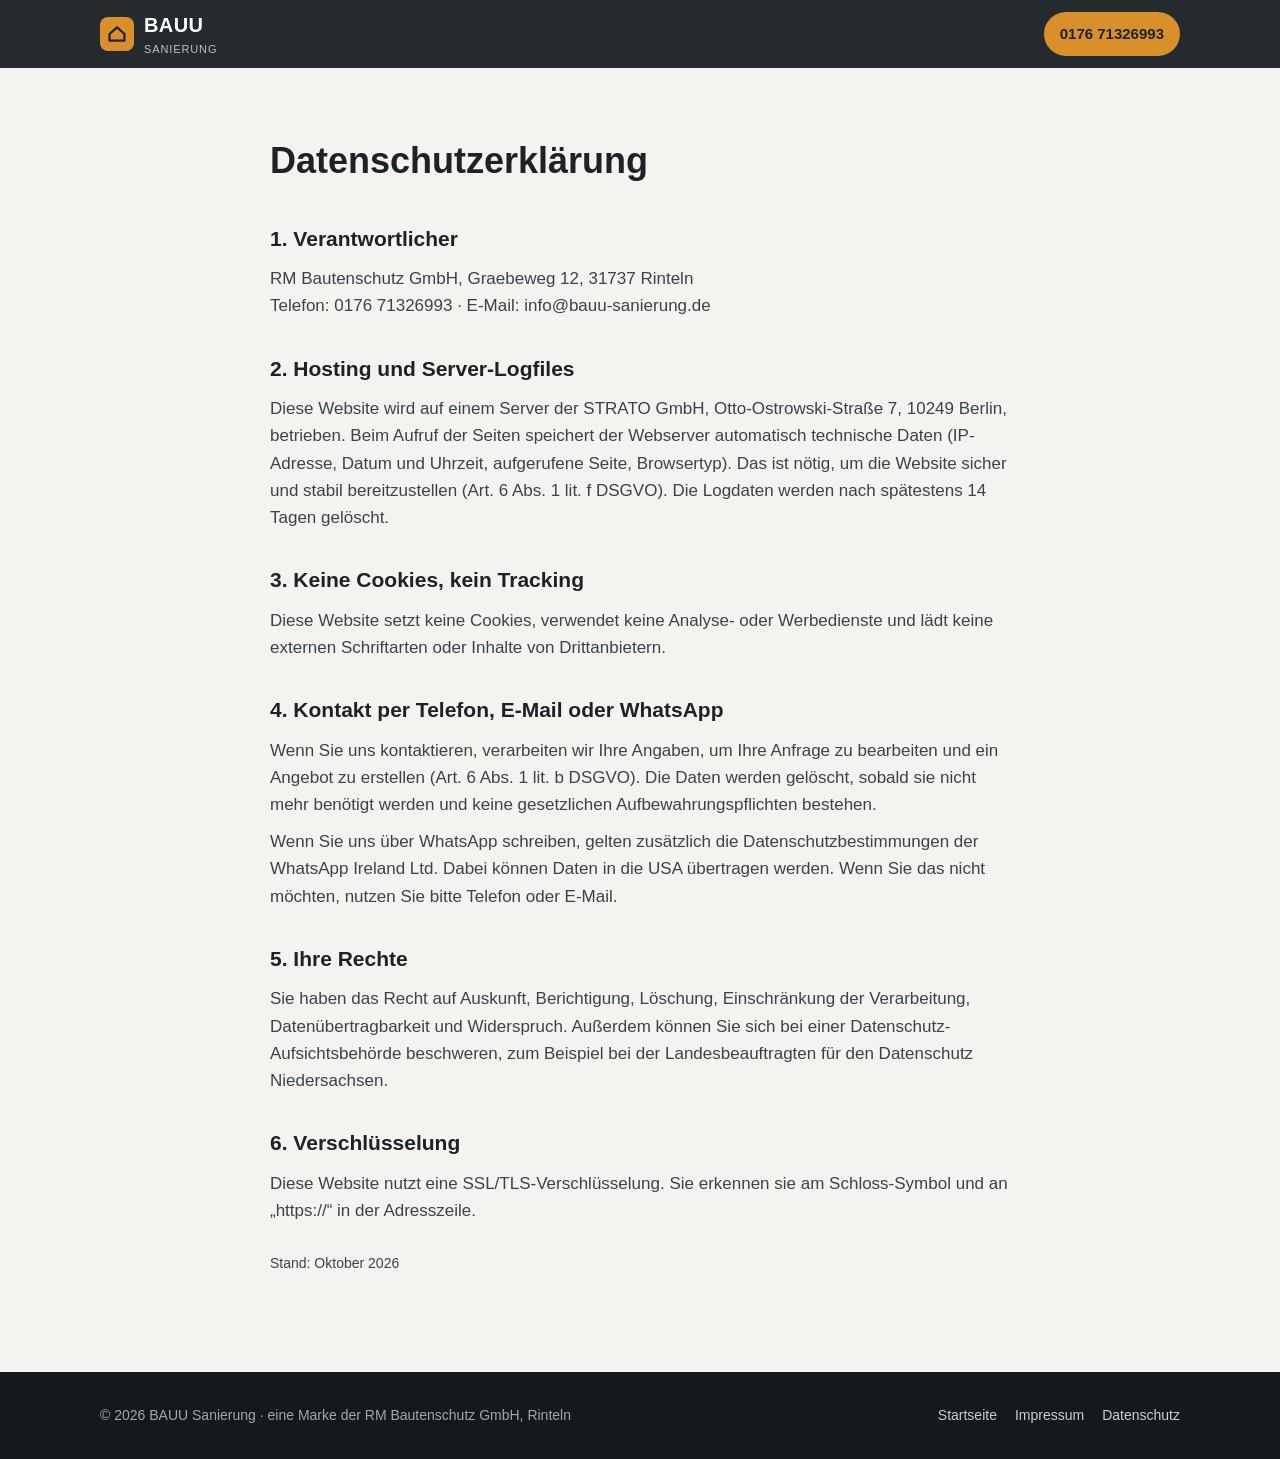
==== datenschutz.html @ 619630ef "Add files via upload" ====
<!doctype html>
<html lang="de">
<head>
<meta charset="utf-8">
<meta name="viewport" content="width=device-width,initial-scale=1">
<title>Datenschutz – BAUU Sanierung</title>
<meta name="robots" content="noindex">
<link rel="stylesheet" href="style.css">
</head>
<body>
<header>
  <div class="wrap nav">
    <a class="logo" href="index.html">
      <span class="logo-mark"><svg width="20" height="20" viewBox="0 0 24 24" fill="none" stroke="#1c2226" stroke-width="2.6" stroke-linejoin="round"><path d="M3 12 12 4l9 8v8H3z"/></svg></span>
      <span>BAUU<small>Sanierung</small></span>
    </a>
    <a class="nav-cta" href="tel:+4917671326993">0176 71326993</a>
  </div>
</header>
<main class="legal"><div class="wrap">
<h1>Datenschutzerklärung</h1>
<h2>1. Verantwortlicher</h2>
<p>RM Bautenschutz GmbH, Graebeweg 12, 31737 Rinteln<br>Telefon: 0176 71326993 · E-Mail: info@bauu-sanierung.de</p>
<h2>2. Hosting und Server-Logfiles</h2>
<p>Diese Website wird auf einem Server der STRATO GmbH, Otto-Ostrowski-Straße 7, 10249 Berlin, betrieben. Beim Aufruf der Seiten speichert der Webserver automatisch technische Daten (IP-Adresse, Datum und Uhrzeit, aufgerufene Seite, Browsertyp). Das ist nötig, um die Website sicher und stabil bereitzustellen (Art. 6 Abs. 1 lit. f DSGVO). Die Logdaten werden nach spätestens 14 Tagen gelöscht.</p>
<h2>3. Keine Cookies, kein Tracking</h2>
<p>Diese Website setzt keine Cookies, verwendet keine Analyse- oder Werbedienste und lädt keine externen Schriftarten oder Inhalte von Drittanbietern.</p>
<h2>4. Kontakt per Telefon, E-Mail oder WhatsApp</h2>
<p>Wenn Sie uns kontaktieren, verarbeiten wir Ihre Angaben, um Ihre Anfrage zu bearbeiten und ein Angebot zu erstellen (Art. 6 Abs. 1 lit. b DSGVO). Die Daten werden gelöscht, sobald sie nicht mehr benötigt werden und keine gesetzlichen Aufbewahrungspflichten bestehen.</p>
<p>Wenn Sie uns über WhatsApp schreiben, gelten zusätzlich die Datenschutzbestimmungen der WhatsApp Ireland Ltd. Dabei können Daten in die USA übertragen werden. Wenn Sie das nicht möchten, nutzen Sie bitte Telefon oder E-Mail.</p>
<h2>5. Ihre Rechte</h2>
<p>Sie haben das Recht auf Auskunft, Berichtigung, Löschung, Einschränkung der Verarbeitung, Datenübertragbarkeit und Widerspruch. Außerdem können Sie sich bei einer Datenschutz-Aufsichtsbehörde beschweren, zum Beispiel bei der Landesbeauftragten für den Datenschutz Niedersachsen.</p>
<h2>6. Verschlüsselung</h2>
<p>Diese Website nutzt eine SSL/TLS-Verschlüsselung. Sie erkennen sie am Schloss-Symbol und an „https://“ in der Adresszeile.</p>
<p style="margin-top:28px;font-size:14px">Stand: Oktober 2026</p>
</div></main>
<footer>
  <div class="wrap foot">
    <span>© 2026 BAUU Sanierung · eine Marke der RM Bautenschutz GmbH, Rinteln</span>
    <span><a href="index.html">Startseite</a><a href="impressum.html">Impressum</a><a href="datenschutz.html">Datenschutz</a></span>
  </div>
</footer>
</body>
</html>
---- style.css ----
:root{
  --ink:#1c2226;
  --ink-2:#3a4349;
  --muted:#6b757b;
  --bg:#f5f3ef;
  --card:#ffffff;
  --line:#e2ddd4;
  --accent:#d9902b;
  --accent-dark:#b4731a;
  --dark:#1c2226;
  --radius:14px;
  --max:1120px;
}
*{box-sizing:border-box;margin:0;padding:0}
html{scroll-behavior:smooth}
body{font-family:-apple-system,BlinkMacSystemFont,"Segoe UI",Roboto,"Helvetica Neue",Arial,sans-serif;color:var(--ink);background:var(--bg);line-height:1.6;font-size:17px}
img,svg{display:block;max-width:100%}
a{color:inherit}
.wrap{max-width:var(--max);margin:0 auto;padding:0 20px}

/* Header */
header{position:sticky;top:0;z-index:20;background:rgba(28,34,38,.96);backdrop-filter:blur(8px);color:#fff}
.nav{display:flex;align-items:center;justify-content:space-between;height:68px;gap:16px}
.logo{display:flex;align-items:center;gap:10px;text-decoration:none;font-weight:800;letter-spacing:.02em;font-size:20px}
.logo-mark{width:34px;height:34px;border-radius:8px;background:var(--accent);display:grid;place-items:center}
.logo small{display:block;font-weight:500;font-size:11px;letter-spacing:.08em;opacity:.7;text-transform:uppercase}
.nav-links{display:flex;gap:26px;list-style:none}
.nav-links a{text-decoration:none;font-size:15px;opacity:.85}
.nav-links a:hover{opacity:1;color:var(--accent)}
.nav-cta{background:var(--accent);color:var(--ink);text-decoration:none;font-weight:700;padding:10px 16px;border-radius:999px;font-size:15px;white-space:nowrap}
.nav-cta:hover{background:#e9a447}

/* Hero */
.hero{background:var(--dark);color:#fff;position:relative;overflow:hidden}
.hero::after{content:"";position:absolute;inset:0;background:
  repeating-linear-gradient(90deg,rgba(255,255,255,.035) 0 1px,transparent 1px 64px),
  repeating-linear-gradient(0deg,rgba(255,255,255,.035) 0 1px,transparent 1px 64px);pointer-events:none}
.hero-inner{position:relative;z-index:1;display:grid;grid-template-columns:1.15fr .85fr;gap:48px;align-items:center;padding:88px 20px 96px}
.eyebrow{display:inline-block;font-size:13px;letter-spacing:.12em;text-transform:uppercase;color:var(--accent);font-weight:700;margin-bottom:18px}
.hero h1{font-size:clamp(34px,5vw,56px);line-height:1.08;letter-spacing:-.02em;margin-bottom:22px}
.hero h1 span{color:var(--accent)}
.hero p.lead{font-size:19px;color:#c9d0d4;max-width:540px;margin-bottom:32px}
.btns{display:flex;flex-wrap:wrap;gap:12px}
.btn{display:inline-flex;align-items:center;gap:10px;padding:15px 22px;border-radius:999px;text-decoration:none;font-weight:700;font-size:16px}
.btn-primary{background:var(--accent);color:var(--ink)}
.btn-primary:hover{background:#e9a447}
.btn-ghost{border:1.5px solid rgba(255,255,255,.35);color:#fff}
.btn-ghost:hover{border-color:#fff}
.hero-card{background:rgba(255,255,255,.06);border:1px solid rgba(255,255,255,.12);border-radius:20px;padding:28px}
.hero-card h3{font-size:15px;text-transform:uppercase;letter-spacing:.1em;color:#9fa9ae;margin-bottom:16px}
.check{list-style:none;display:grid;gap:14px}
.check li{display:flex;gap:12px;align-items:flex-start;font-size:16px}
.check li svg{flex:none;margin-top:3px}

/* Sections */
section{padding:88px 0}
.sec-head{max-width:640px;margin-bottom:44px}
.sec-head .eyebrow{color:var(--accent-dark)}
.sec-head h2{font-size:clamp(28px,3.6vw,40px);line-height:1.15;letter-spacing:-.015em;margin-bottom:12px}
.sec-head p{color:var(--muted);font-size:18px}

.grid-3{display:grid;grid-template-columns:repeat(3,1fr);gap:22px}
.card{background:var(--card);border:1px solid var(--line);border-radius:var(--radius);padding:30px;display:flex;flex-direction:column}
.card .icon{width:54px;height:54px;border-radius:12px;background:#fbefdc;display:grid;place-items:center;margin-bottom:20px}
.card h3{font-size:22px;margin-bottom:10px}
.card p{color:var(--ink-2);margin-bottom:16px}
.card ul{list-style:none;display:grid;gap:8px;margin-top:auto;padding-top:16px;border-top:1px solid var(--line)}
.card ul li{font-size:15px;color:var(--ink-2);padding-left:20px;position:relative}
.card ul li::before{content:"";position:absolute;left:0;top:9px;width:8px;height:8px;border-radius:2px;background:var(--accent)}

/* Steps */
.steps-sec{background:#fff;border-top:1px solid var(--line);border-bottom:1px solid var(--line)}
.steps{display:grid;grid-template-columns:repeat(4,1fr);gap:22px;counter-reset:s}
.step{position:relative;padding-top:56px}
.step::before{counter-increment:s;content:counter(s);position:absolute;top:0;left:0;width:40px;height:40px;border-radius:50%;background:var(--ink);color:#fff;font-weight:800;display:grid;place-items:center}
.step::after{content:"";position:absolute;top:20px;left:52px;right:-10px;height:2px;background:var(--line)}
.step:last-child::after{display:none}
.step h3{font-size:19px;margin-bottom:6px}
.step p{color:var(--muted);font-size:16px}

/* Why */
.why{display:grid;grid-template-columns:1fr 1fr;gap:48px;align-items:center}
.why-list{display:grid;gap:18px}
.why-item{display:flex;gap:16px;background:#fff;border:1px solid var(--line);border-radius:var(--radius);padding:20px 22px}
.why-item .num{flex:none;width:36px;height:36px;border-radius:10px;background:var(--accent);display:grid;place-items:center;font-weight:800}
.why-item h3{font-size:18px;margin-bottom:2px}
.why-item p{color:var(--muted);font-size:16px}
.area{background:var(--dark);color:#fff;border-radius:20px;padding:36px;position:relative;overflow:hidden}
.area h3{font-size:26px;margin-bottom:10px}
.area p{color:#c9d0d4;margin-bottom:22px}
.tags{display:flex;flex-wrap:wrap;gap:8px}
.tags span{border:1px solid rgba(255,255,255,.2);padding:6px 12px;border-radius:999px;font-size:14px}

/* Contact */
.contact{background:var(--dark);color:#fff}
.contact .sec-head p{color:#c9d0d4}
.contact .sec-head .eyebrow{color:var(--accent)}
.contact-grid{display:grid;grid-template-columns:repeat(3,1fr);gap:20px}
.c-card{display:block;text-decoration:none;background:rgba(255,255,255,.06);border:1px solid rgba(255,255,255,.12);border-radius:var(--radius);padding:28px;transition:border-color .2s,transform .2s}
a.c-card:hover{border-color:var(--accent);transform:translateY(-2px)}
.c-card .label{font-size:13px;text-transform:uppercase;letter-spacing:.1em;color:#9fa9ae;margin-bottom:8px}
.c-card .val{font-size:21px;font-weight:700;word-break:break-word}
.c-card .hint{font-size:14px;color:#9fa9ae;margin-top:6px}

/* Footer */
footer{background:#14191c;color:#9fa9ae;padding:32px 0;font-size:14px}
.foot{display:flex;flex-wrap:wrap;justify-content:space-between;gap:12px}
.foot a{color:#c9d0d4;text-decoration:none;margin-left:18px}
.foot a:hover{color:var(--accent)}

/* Legal pages */
.legal{padding:64px 0 88px}
.legal .wrap{max-width:780px}
.legal h1{font-size:36px;margin-bottom:28px}
.legal h2{font-size:21px;margin:32px 0 10px}
.legal p,.legal li{color:var(--ink-2);margin-bottom:10px}
.legal ul{padding-left:20px}
.todo{background:#fff4d6;border:1px dashed var(--accent-dark);padding:2px 6px;border-radius:4px}

/* Mobile call bar */
.callbar{display:none}

@media (max-width:900px){
  .nav-links{display:none}
  .hero-inner{grid-template-columns:1fr;padding:64px 20px 72px;gap:36px}
  .grid-3,.contact-grid{grid-template-columns:1fr}
  .steps{grid-template-columns:1fr 1fr;gap:32px 22px}
  .step::after{display:none}
  .why{grid-template-columns:1fr}
  section{padding:64px 0}
}
@media (max-width:560px){
  body{font-size:16px;padding-bottom:64px}
  .steps{grid-template-columns:1fr}
  .nav-cta{display:none}
  .callbar{display:flex;position:fixed;left:0;right:0;bottom:0;z-index:30;background:var(--ink);border-top:1px solid rgba(255,255,255,.1)}
  .callbar a{flex:1;text-align:center;padding:16px 8px;color:#fff;text-decoration:none;font-weight:700}
  .callbar a:first-child{background:var(--accent);color:var(--ink)}
  .foot a{margin:0 18px 0 0}
}
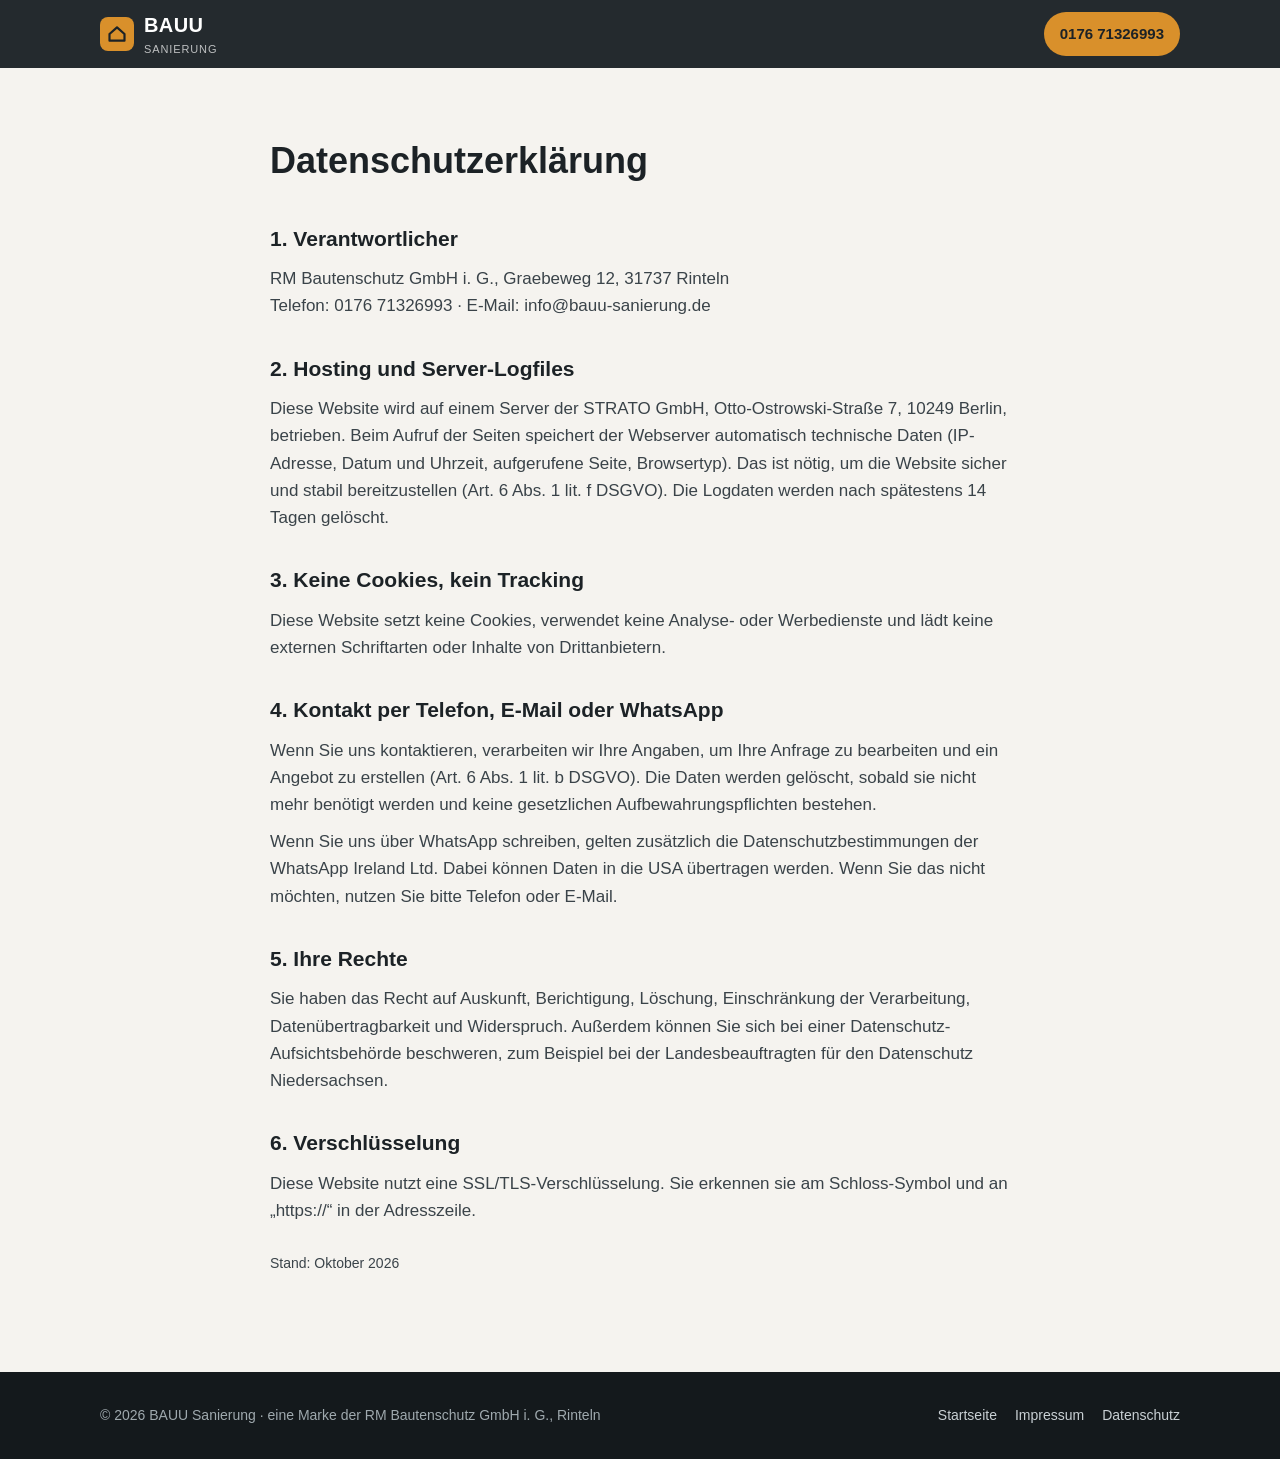
==== commit 6ea147cc: "Add files via upload" ====
--- a/datenschutz.html
+++ b/datenschutz.html
@@ -20,7 +20,7 @@
 <main class="legal"><div class="wrap">
 <h1>Datenschutzerklärung</h1>
 <h2>1. Verantwortlicher</h2>
-<p>RM Bautenschutz GmbH, Graebeweg 12, 31737 Rinteln<br>Telefon: 0176 71326993 · E-Mail: info@bauu-sanierung.de</p>
+<p>RM Bautenschutz GmbH i. G., Graebeweg 12, 31737 Rinteln<br>Telefon: 0176 71326993 · E-Mail: info@bauu-sanierung.de</p>
 <h2>2. Hosting und Server-Logfiles</h2>
 <p>Diese Website wird auf einem Server der STRATO GmbH, Otto-Ostrowski-Straße 7, 10249 Berlin, betrieben. Beim Aufruf der Seiten speichert der Webserver automatisch technische Daten (IP-Adresse, Datum und Uhrzeit, aufgerufene Seite, Browsertyp). Das ist nötig, um die Website sicher und stabil bereitzustellen (Art. 6 Abs. 1 lit. f DSGVO). Die Logdaten werden nach spätestens 14 Tagen gelöscht.</p>
 <h2>3. Keine Cookies, kein Tracking</h2>
@@ -36,7 +36,7 @@
 </div></main>
 <footer>
   <div class="wrap foot">
-    <span>© 2026 BAUU Sanierung · eine Marke der RM Bautenschutz GmbH, Rinteln</span>
+    <span>© 2026 BAUU Sanierung · eine Marke der RM Bautenschutz GmbH i. G., Rinteln</span>
     <span><a href="index.html">Startseite</a><a href="impressum.html">Impressum</a><a href="datenschutz.html">Datenschutz</a></span>
   </div>
 </footer>
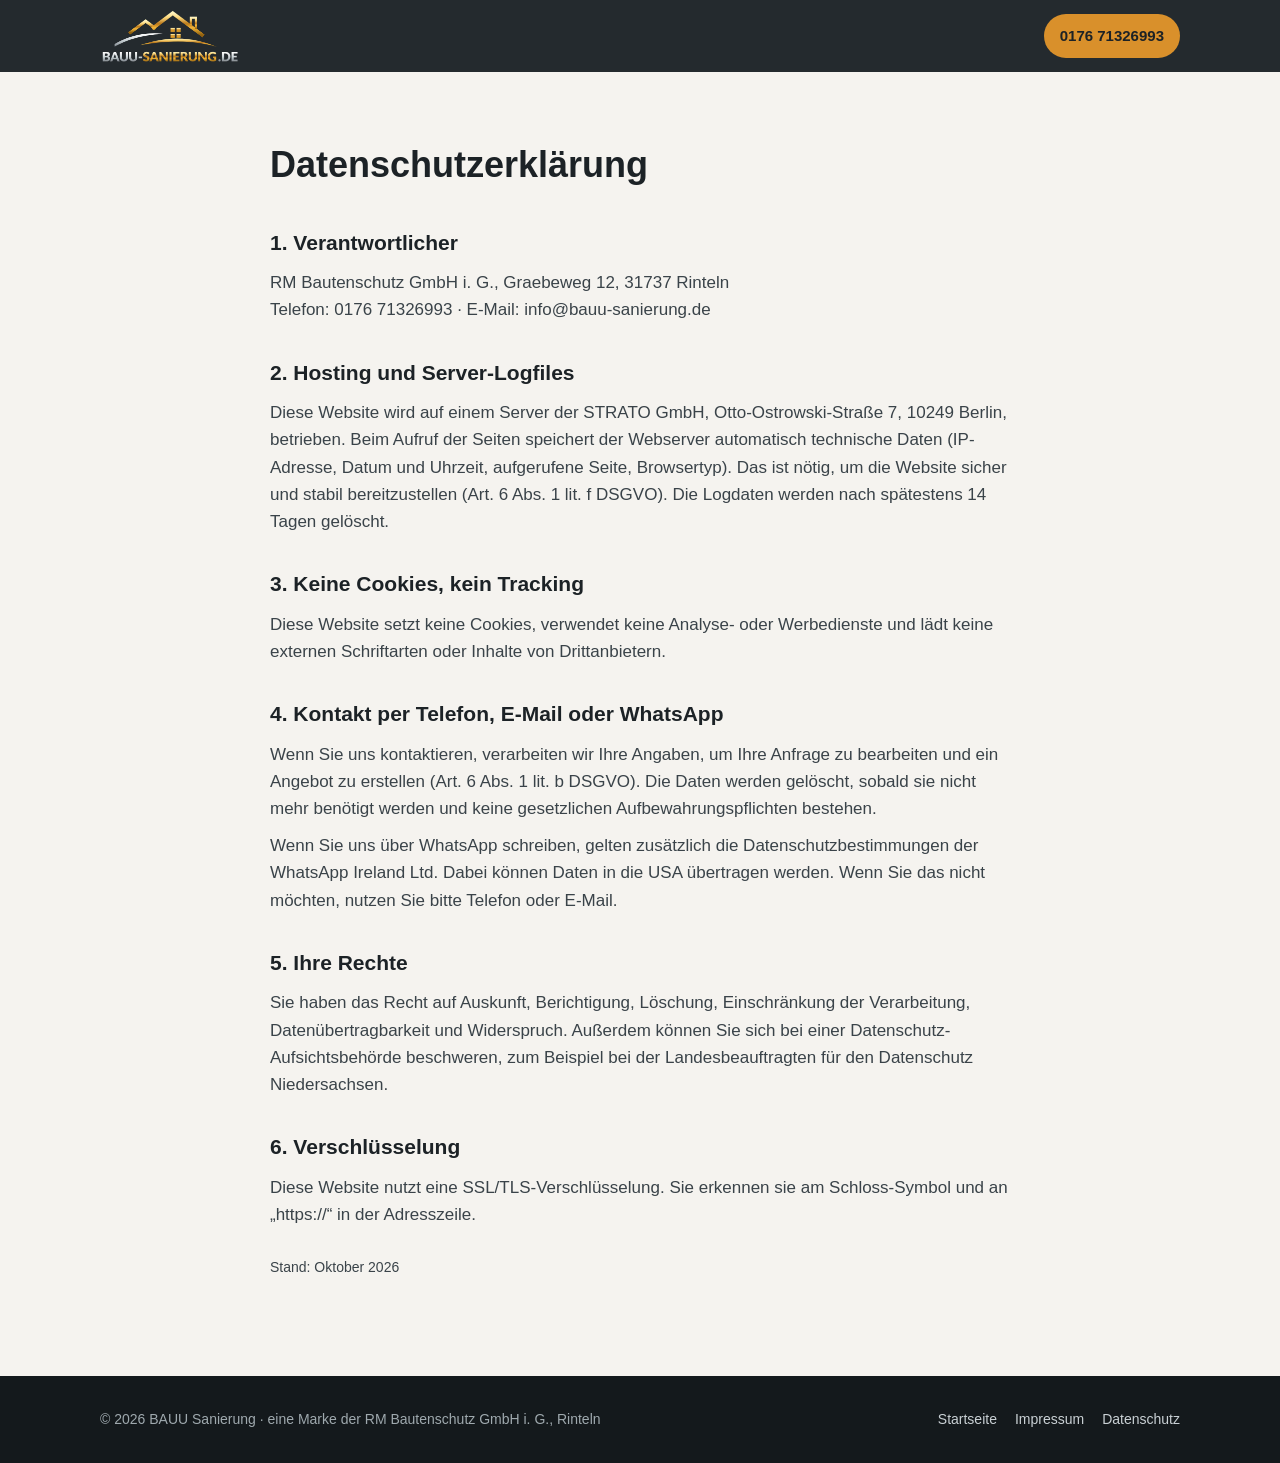
==== commit 66011267: "Add files via upload" ====
--- a/datenschutz.html
+++ b/datenschutz.html
@@ -11,8 +11,7 @@
 <header>
   <div class="wrap nav">
     <a class="logo" href="index.html">
-      <span class="logo-mark"><svg width="20" height="20" viewBox="0 0 24 24" fill="none" stroke="#1c2226" stroke-width="2.6" stroke-linejoin="round"><path d="M3 12 12 4l9 8v8H3z"/></svg></span>
-      <span>BAUU<small>Sanierung</small></span>
+      <img src="logo-header.webp" alt="BAUU-Sanierung.de" width="140" height="54">
     </a>
     <a class="nav-cta" href="tel:+4917671326993">0176 71326993</a>
   </div>
--- a/style.css
+++ b/style.css
@@ -20,7 +20,9 @@
 
 /* Header */
 header{position:sticky;top:0;z-index:20;background:rgba(28,34,38,.96);backdrop-filter:blur(8px);color:#fff}
-.nav{display:flex;align-items:center;justify-content:space-between;height:68px;gap:16px}
+.nav{display:flex;align-items:center;justify-content:space-between;height:72px;gap:16px}
+.logo img{height:54px;width:auto}
+.hero-logo{width:100%;max-width:460px;height:auto;margin:0 0 28px -10px}
 .logo{display:flex;align-items:center;gap:10px;text-decoration:none;font-weight:800;letter-spacing:.02em;font-size:20px}
 .logo-mark{width:34px;height:34px;border-radius:8px;background:var(--accent);display:grid;place-items:center}
 .logo small{display:block;font-weight:500;font-size:11px;letter-spacing:.08em;opacity:.7;text-transform:uppercase}
@@ -122,6 +124,7 @@
 
 @media (max-width:900px){
   .nav-links{display:none}
+  .hero-logo{max-width:340px}
   .hero-inner{grid-template-columns:1fr;padding:64px 20px 72px;gap:36px}
   .grid-3,.contact-grid{grid-template-columns:1fr}
   .steps{grid-template-columns:1fr 1fr;gap:32px 22px}
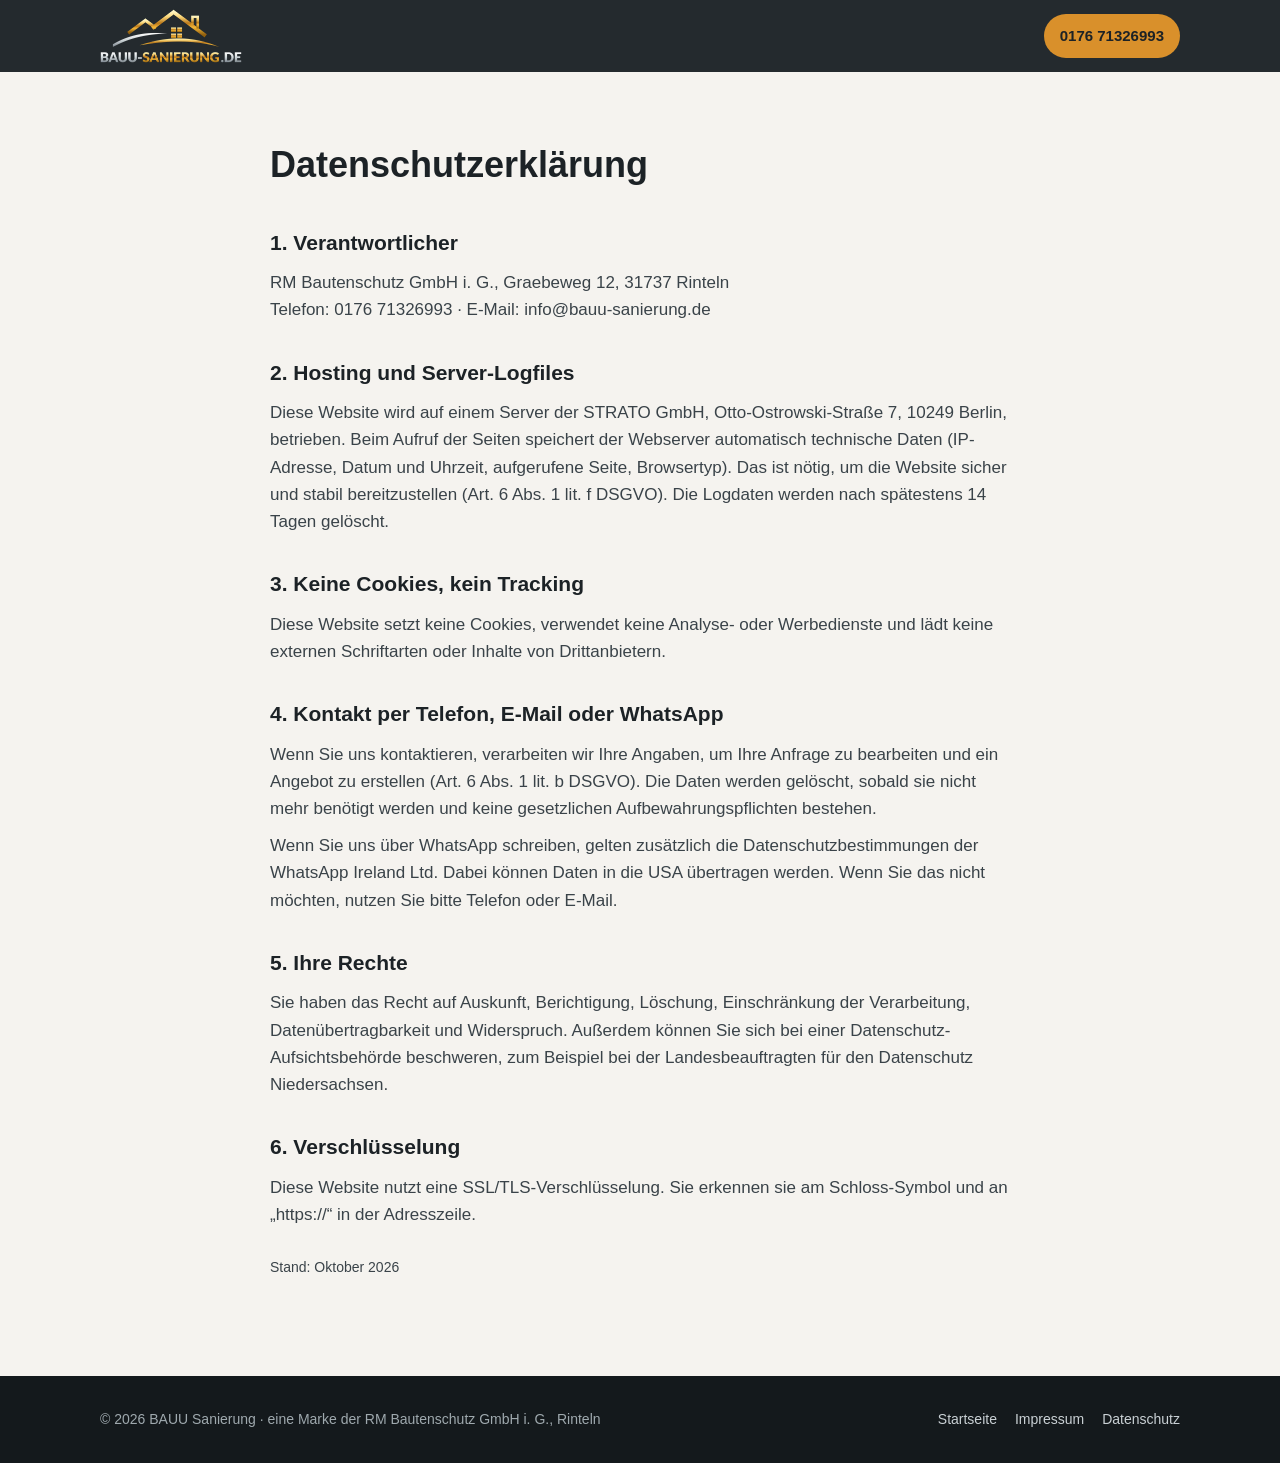
==== commit 5a67d863: "Neues Logo (Vektor) für Header und Hero" ====
--- a/datenschutz.html
+++ b/datenschutz.html
@@ -11,7 +11,7 @@
 <header>
   <div class="wrap nav">
     <a class="logo" href="index.html">
-      <img src="logo-header.webp" alt="BAUU-Sanierung.de" width="140" height="54">
+      <img src="logo-header.webp" alt="BAUU-Sanierung.de" width="142" height="54">
     </a>
     <a class="nav-cta" href="tel:+4917671326993">0176 71326993</a>
   </div>
